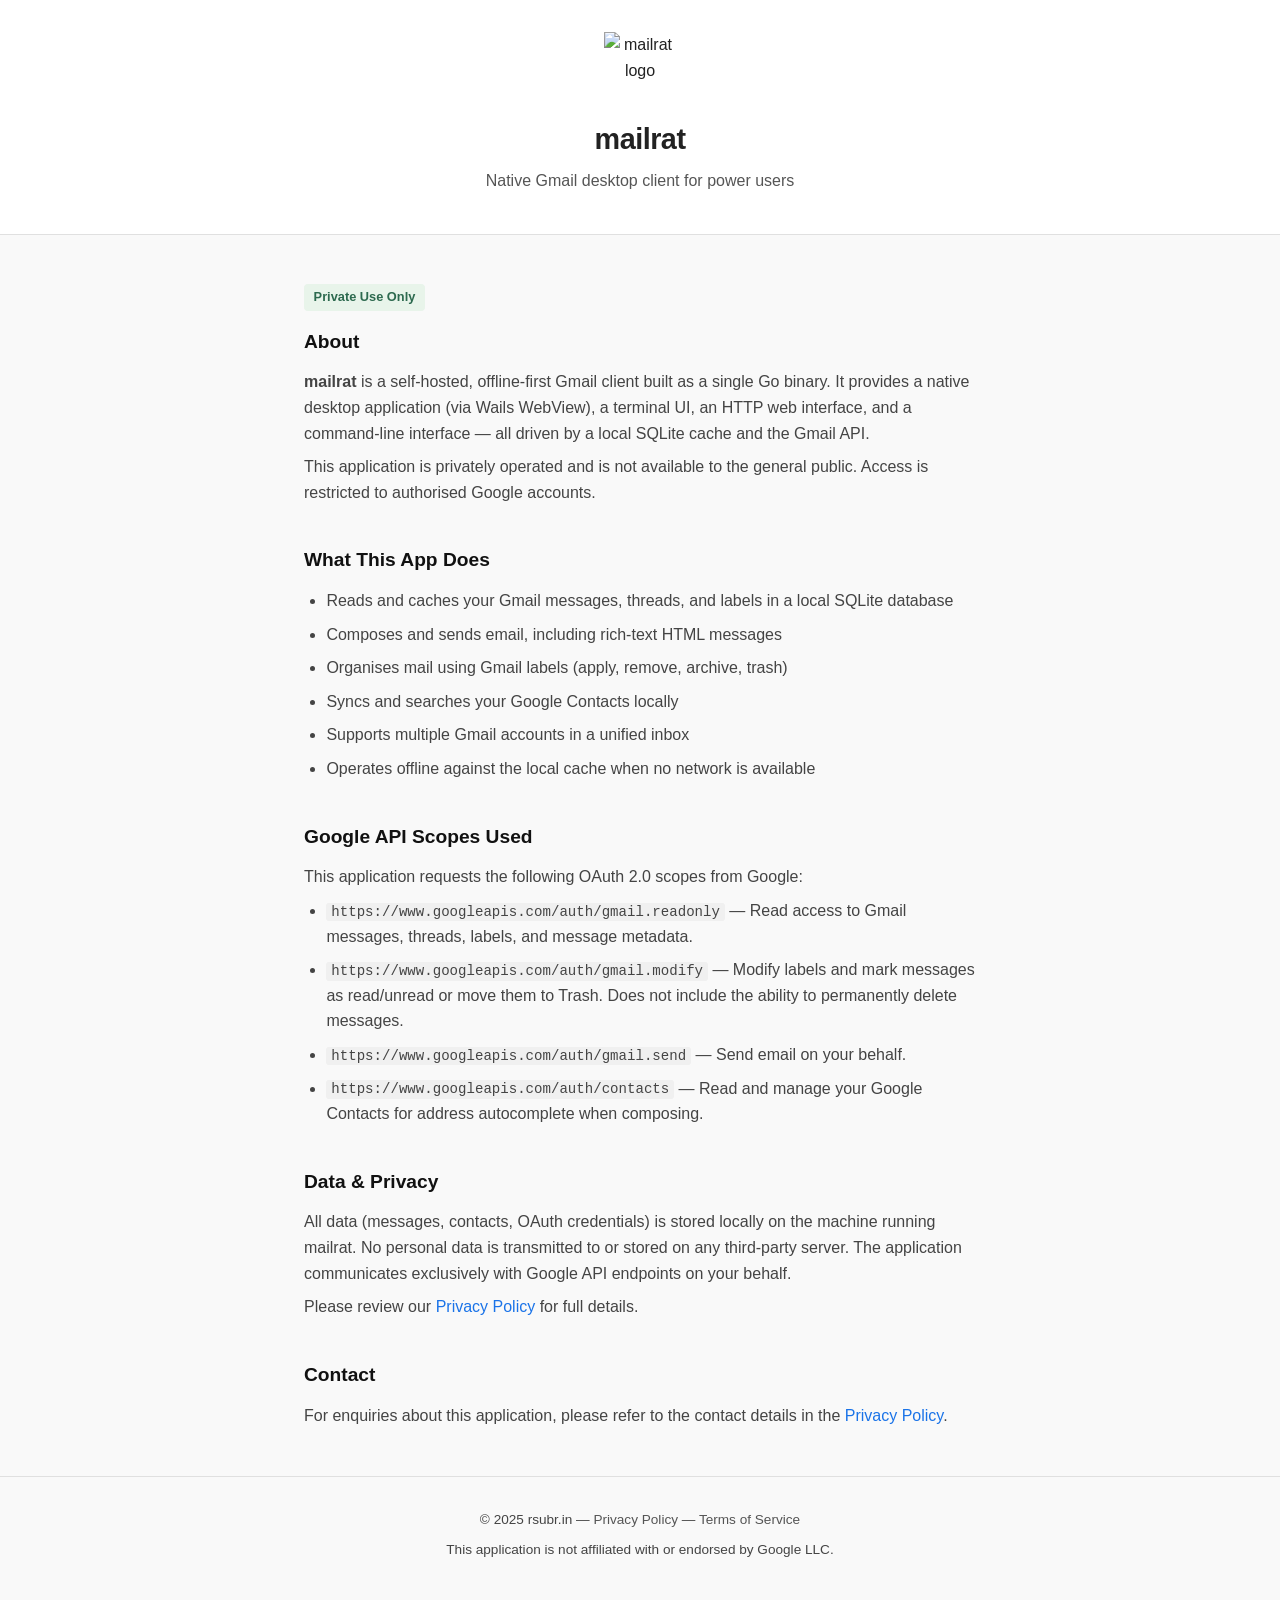
==== www/index.html @ 8ea9ea92 "refactor(www): rename mailrat pages, replace gtasks placeholders Remove mailrat- prefix from all thr" ====
<!DOCTYPE html>
<html lang="en">
<head>
  <meta charset="UTF-8" />
  <meta name="viewport" content="width=device-width, initial-scale=1.0" />
  <title>mailrat &mdash; Native Gmail Desktop Client</title>
  <style>
    *, *::before, *::after { box-sizing: border-box; margin: 0; padding: 0; }
    body {
      font-family: -apple-system, BlinkMacSystemFont, "Segoe UI", Roboto, Helvetica, Arial, sans-serif;
      background: #f9f9f9;
      color: #222;
      line-height: 1.6;
    }
    header {
      background: #fff;
      border-bottom: 1px solid #e0e0e0;
      padding: 2rem 1.5rem;
      text-align: center;
    }
    header img { width: 72px; height: 72px; margin-bottom: 0.75rem; display: block; margin-left: auto; margin-right: auto; }
    header h1 { font-size: 1.8rem; font-weight: 700; letter-spacing: -0.5px; }
    header p  { margin-top: 0.4rem; color: #555; font-size: 1rem; }
    main {
      max-width: 720px;
      margin: 3rem auto;
      padding: 0 1.5rem;
    }
    section { margin-bottom: 2.5rem; }
    h2 { font-size: 1.2rem; font-weight: 600; margin-bottom: 0.75rem; color: #111; }
    p, li { color: #444; margin-bottom: 0.5rem; }
    ul { padding-left: 1.4rem; }
    code { font-family: "SFMono-Regular", Consolas, "Liberation Mono", Menlo, monospace; font-size: 0.88em; background: #f0f0f0; padding: 0.1em 0.35em; border-radius: 3px; }
    .badge {
      display: inline-block;
      background: #e8f4ea;
      color: #2d6a4f;
      font-size: 0.8rem;
      font-weight: 600;
      padding: 0.2rem 0.6rem;
      border-radius: 4px;
      margin-bottom: 1rem;
    }
    footer {
      text-align: center;
      padding: 2rem 1.5rem;
      border-top: 1px solid #e0e0e0;
      font-size: 0.85rem;
      color: #888;
    }
    footer a { color: #555; }
    a { color: #1a73e8; text-decoration: none; }
    a:hover { text-decoration: underline; }
  </style>
</head>
<body>

<header>
  <img src="mailrat-icon-reduced.png" alt="mailrat logo" />
  <h1>mailrat</h1>
  <p>Native Gmail desktop client for power users</p>
</header>

<main>

  <section>
    <span class="badge">Private Use Only</span>
    <h2>About</h2>
    <p>
      <strong>mailrat</strong> is a self-hosted, offline-first Gmail client built as a single
      Go binary. It provides a native desktop application (via Wails WebView), a terminal UI,
      an HTTP web interface, and a command-line interface &mdash; all driven by a local SQLite
      cache and the Gmail API.
    </p>
    <p>
      This application is privately operated and is not available to the general public.
      Access is restricted to authorised Google accounts.
    </p>
  </section>

  <section>
    <h2>What This App Does</h2>
    <ul>
      <li>Reads and caches your Gmail messages, threads, and labels in a local SQLite database</li>
      <li>Composes and sends email, including rich-text HTML messages</li>
      <li>Organises mail using Gmail labels (apply, remove, archive, trash)</li>
      <li>Syncs and searches your Google Contacts locally</li>
      <li>Supports multiple Gmail accounts in a unified inbox</li>
      <li>Operates offline against the local cache when no network is available</li>
    </ul>
  </section>

  <section>
    <h2>Google API Scopes Used</h2>
    <p>
      This application requests the following OAuth 2.0 scopes from Google:
    </p>
    <ul>
      <li>
        <code>https://www.googleapis.com/auth/gmail.readonly</code> &mdash;
        Read access to Gmail messages, threads, labels, and message metadata.
      </li>
      <li>
        <code>https://www.googleapis.com/auth/gmail.modify</code> &mdash;
        Modify labels and mark messages as read/unread or move them to Trash.
        Does not include the ability to permanently delete messages.
      </li>
      <li>
        <code>https://www.googleapis.com/auth/gmail.send</code> &mdash;
        Send email on your behalf.
      </li>
      <li>
        <code>https://www.googleapis.com/auth/contacts</code> &mdash;
        Read and manage your Google Contacts for address autocomplete when composing.
      </li>
    </ul>
  </section>

  <section>
    <h2>Data &amp; Privacy</h2>
    <p>
      All data (messages, contacts, OAuth credentials) is stored locally on the machine
      running mailrat. No personal data is transmitted to or stored on any third-party server.
      The application communicates exclusively with Google API endpoints on your behalf.
    </p>
    <p>
      Please review our <a href="/privacy-policy.html">Privacy Policy</a> for full details.
    </p>
  </section>

  <section>
    <h2>Contact</h2>
    <p>
      For enquiries about this application, please refer to the contact details in the
      <a href="/privacy-policy.html">Privacy Policy</a>.
    </p>
  </section>

</main>

<footer>
  <p>
    &copy; 2025 rsubr.in &mdash;
    <a href="/privacy-policy.html">Privacy Policy</a> &mdash;
    <a href="/terms-of-service.html">Terms of Service</a>
  </p>
  <p style="margin-top:0.4rem;">
    This application is not affiliated with or endorsed by Google LLC.
  </p>
</footer>

</body>
</html>
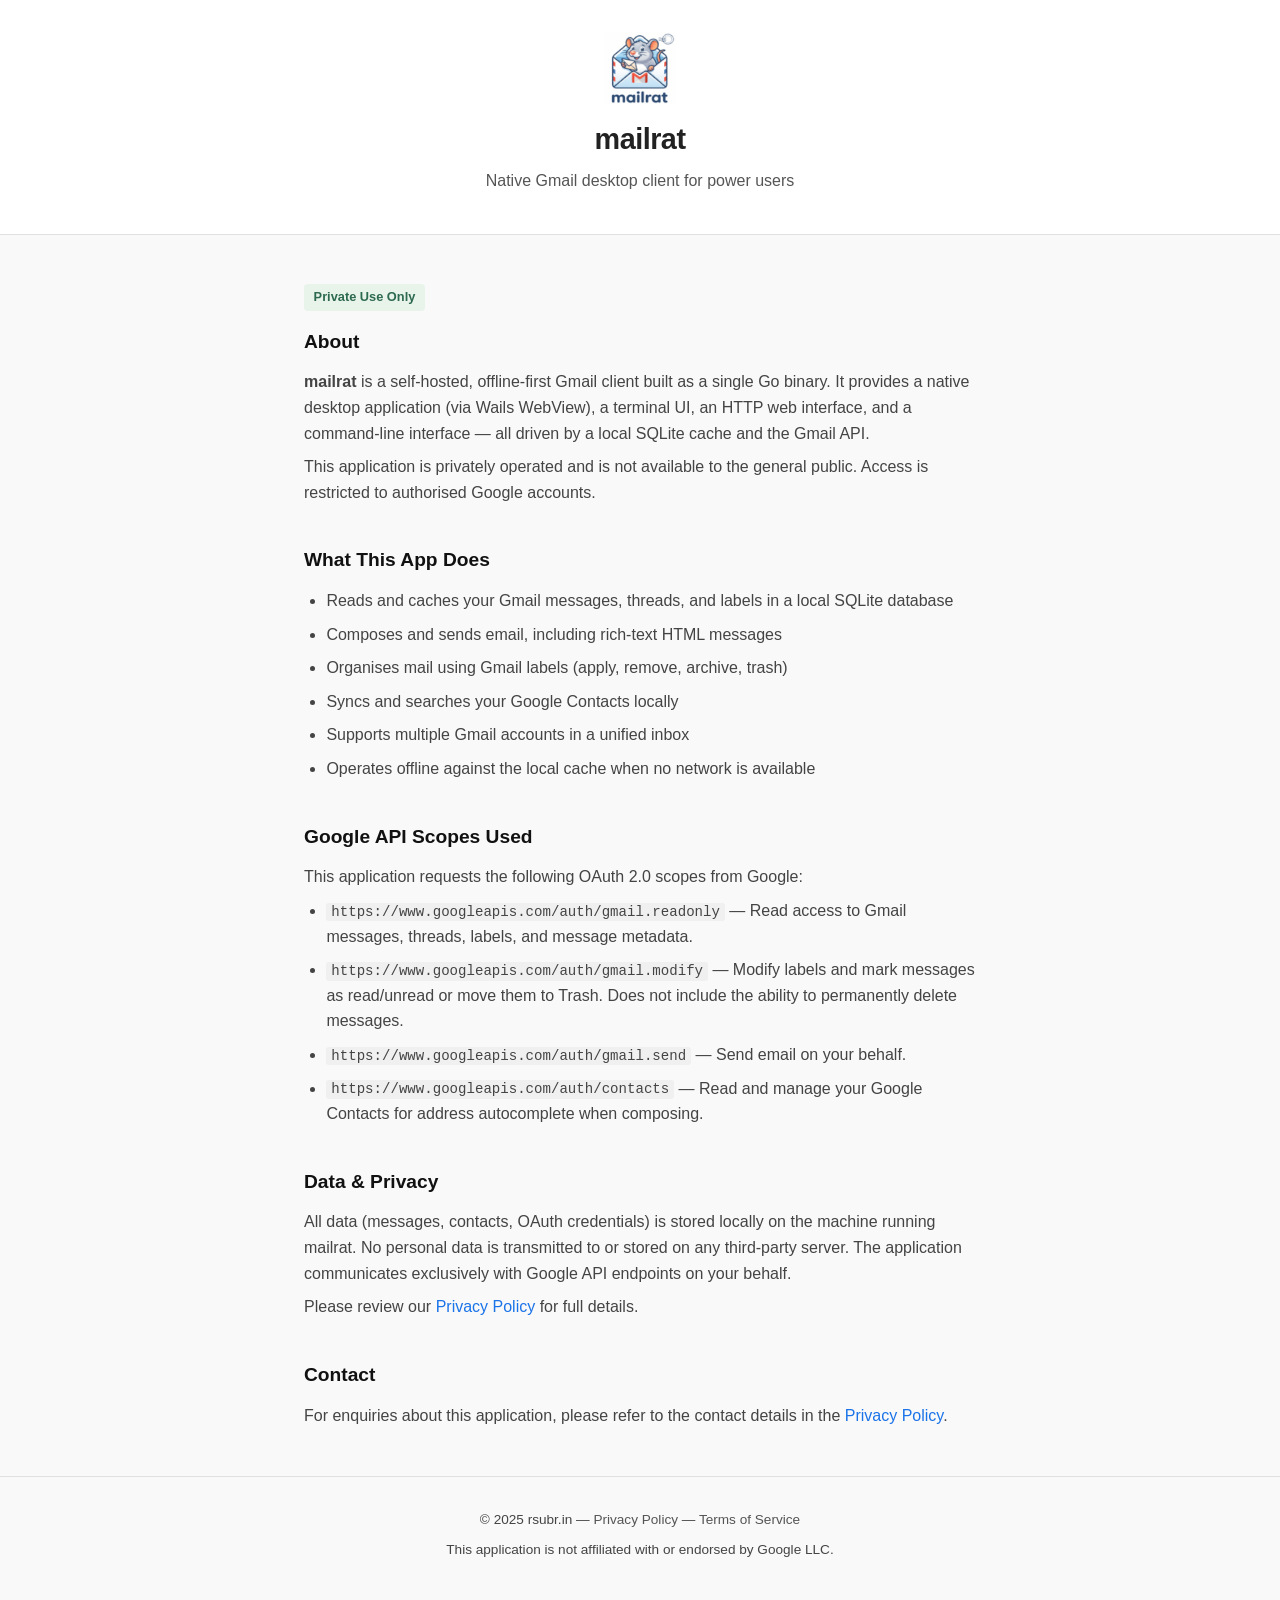
==== commit eaa0b8e9: "chore(www): resize icon to 96x96, rename to mailrat-icon.png (208KB -> 15KB) Co-Authored-By: Claude " ====
--- a/www/index.html
+++ b/www/index.html
@@ -56,7 +56,7 @@
 <body>
 
 <header>
-  <img src="mailrat-icon-reduced.png" alt="mailrat logo" />
+  <img src="mailrat-icon.png" alt="mailrat logo" />
   <h1>mailrat</h1>
   <p>Native Gmail desktop client for power users</p>
 </header>
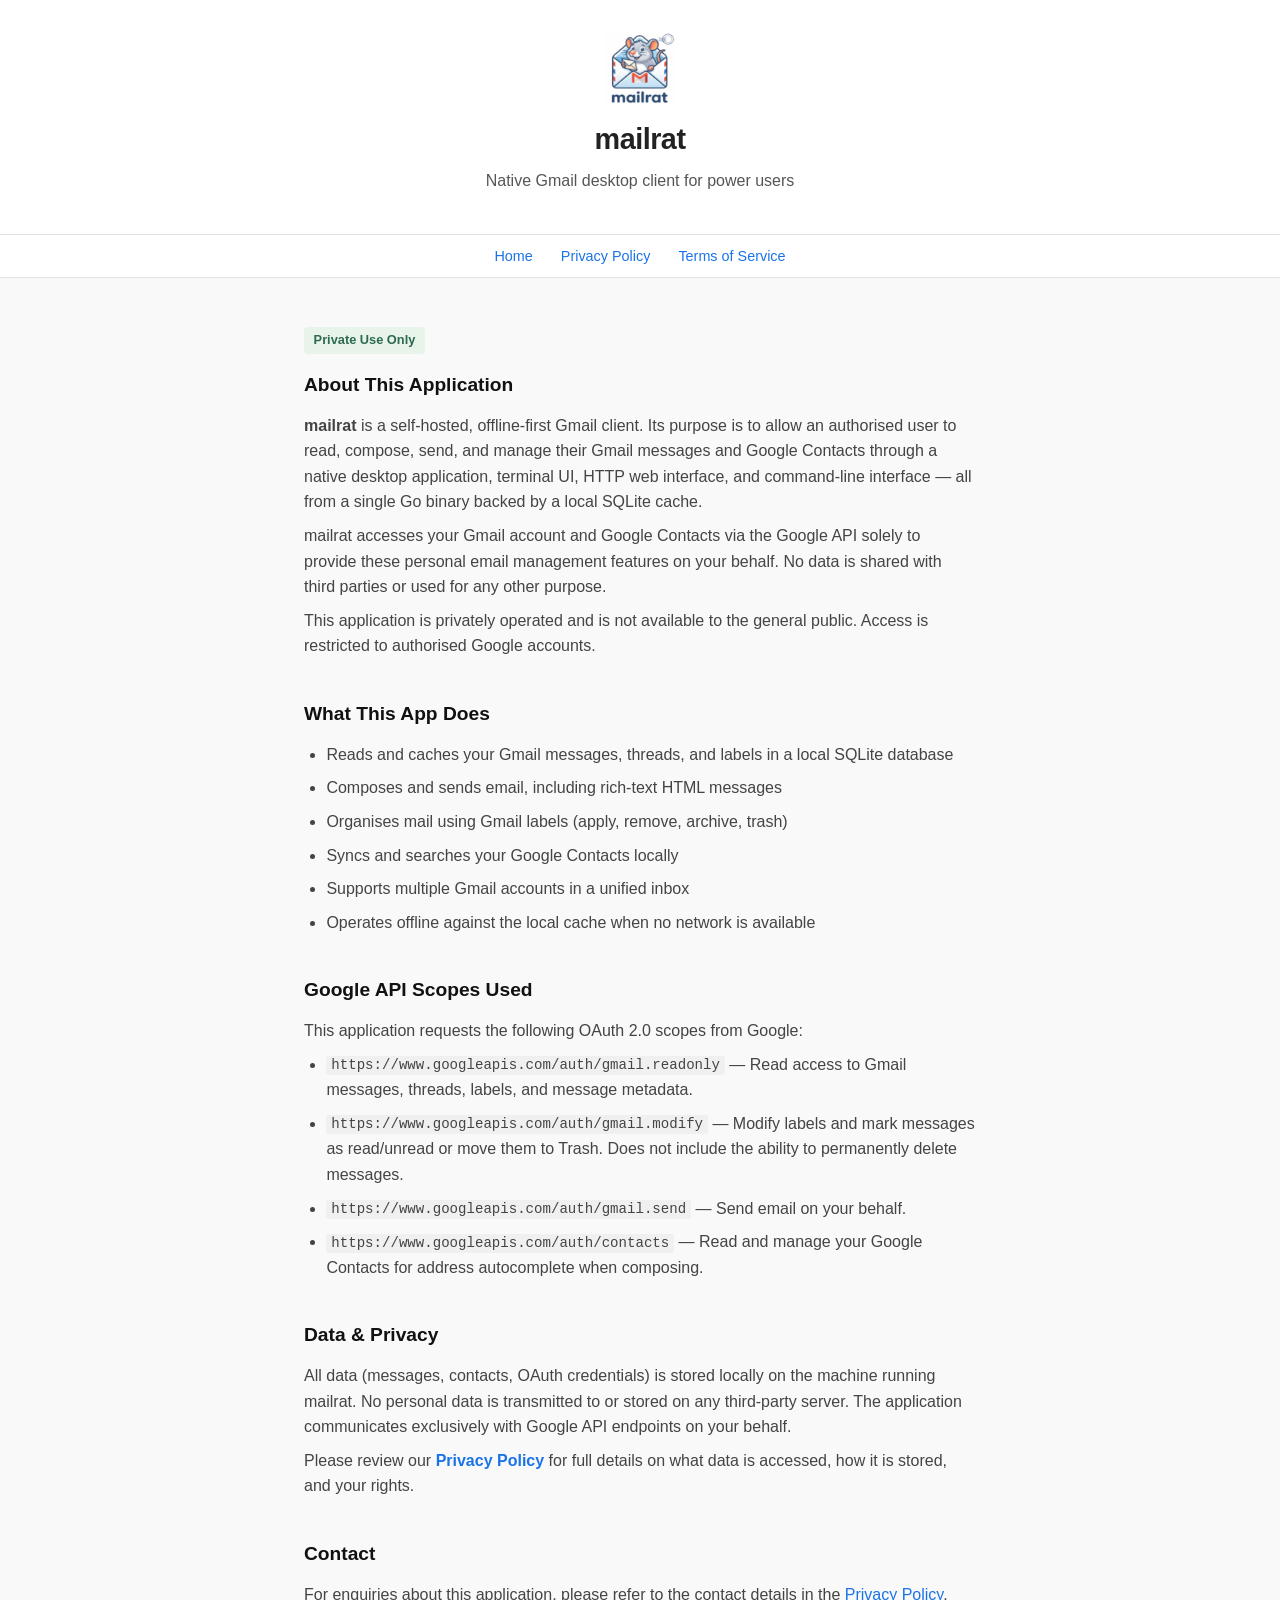
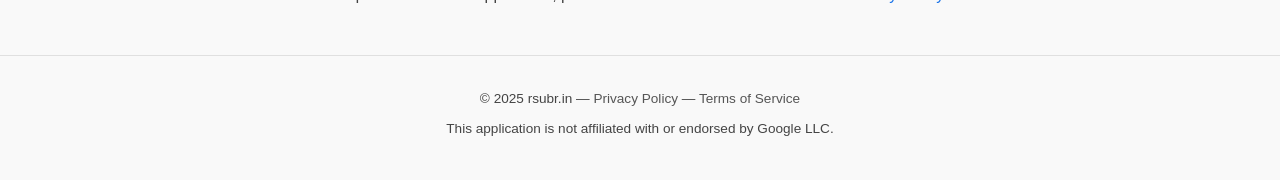
==== commit fe4557f6: "fix(www): add nav bar with privacy policy link, clarify app purpose Addresses Google Cloud OAuth ver" ====
--- a/www/index.html
+++ b/www/index.html
@@ -51,6 +51,14 @@
     footer a { color: #555; }
     a { color: #1a73e8; text-decoration: none; }
     a:hover { text-decoration: underline; }
+    nav {
+      background: #fff;
+      border-bottom: 1px solid #e0e0e0;
+      padding: 0.6rem 1.5rem;
+      text-align: center;
+      font-size: 0.9rem;
+    }
+    nav a { margin: 0 0.75rem; color: #1a73e8; }
   </style>
 </head>
 <body>
@@ -61,16 +69,27 @@
   <p>Native Gmail desktop client for power users</p>
 </header>
 
+<nav>
+  <a href="index.html">Home</a>
+  <a href="privacy-policy.html">Privacy Policy</a>
+  <a href="terms-of-service.html">Terms of Service</a>
+</nav>
+
 <main>
 
   <section>
     <span class="badge">Private Use Only</span>
-    <h2>About</h2>
+    <h2>About This Application</h2>
     <p>
-      <strong>mailrat</strong> is a self-hosted, offline-first Gmail client built as a single
-      Go binary. It provides a native desktop application (via Wails WebView), a terminal UI,
-      an HTTP web interface, and a command-line interface &mdash; all driven by a local SQLite
-      cache and the Gmail API.
+      <strong>mailrat</strong> is a self-hosted, offline-first Gmail client. Its purpose is to
+      allow an authorised user to read, compose, send, and manage their Gmail messages and
+      Google Contacts through a native desktop application, terminal UI, HTTP web interface,
+      and command-line interface &mdash; all from a single Go binary backed by a local SQLite cache.
+    </p>
+    <p>
+      mailrat accesses your Gmail account and Google Contacts via the Google API solely to
+      provide these personal email management features on your behalf. No data is shared with
+      third parties or used for any other purpose.
     </p>
     <p>
       This application is privately operated and is not available to the general public.
@@ -124,7 +143,8 @@
       The application communicates exclusively with Google API endpoints on your behalf.
     </p>
     <p>
-      Please review our <a href="/privacy-policy.html">Privacy Policy</a> for full details.
+      Please review our <a href="privacy-policy.html"><strong>Privacy Policy</strong></a> for full details
+      on what data is accessed, how it is stored, and your rights.
     </p>
   </section>
 
@@ -132,7 +152,7 @@
     <h2>Contact</h2>
     <p>
       For enquiries about this application, please refer to the contact details in the
-      <a href="/privacy-policy.html">Privacy Policy</a>.
+      <a href="privacy-policy.html">Privacy Policy</a>.
     </p>
   </section>
 
@@ -141,8 +161,8 @@
 <footer>
   <p>
     &copy; 2025 rsubr.in &mdash;
-    <a href="/privacy-policy.html">Privacy Policy</a> &mdash;
-    <a href="/terms-of-service.html">Terms of Service</a>
+    <a href="privacy-policy.html">Privacy Policy</a> &mdash;
+    <a href="terms-of-service.html">Terms of Service</a>
   </p>
   <p style="margin-top:0.4rem;">
     This application is not affiliated with or endorsed by Google LLC.
